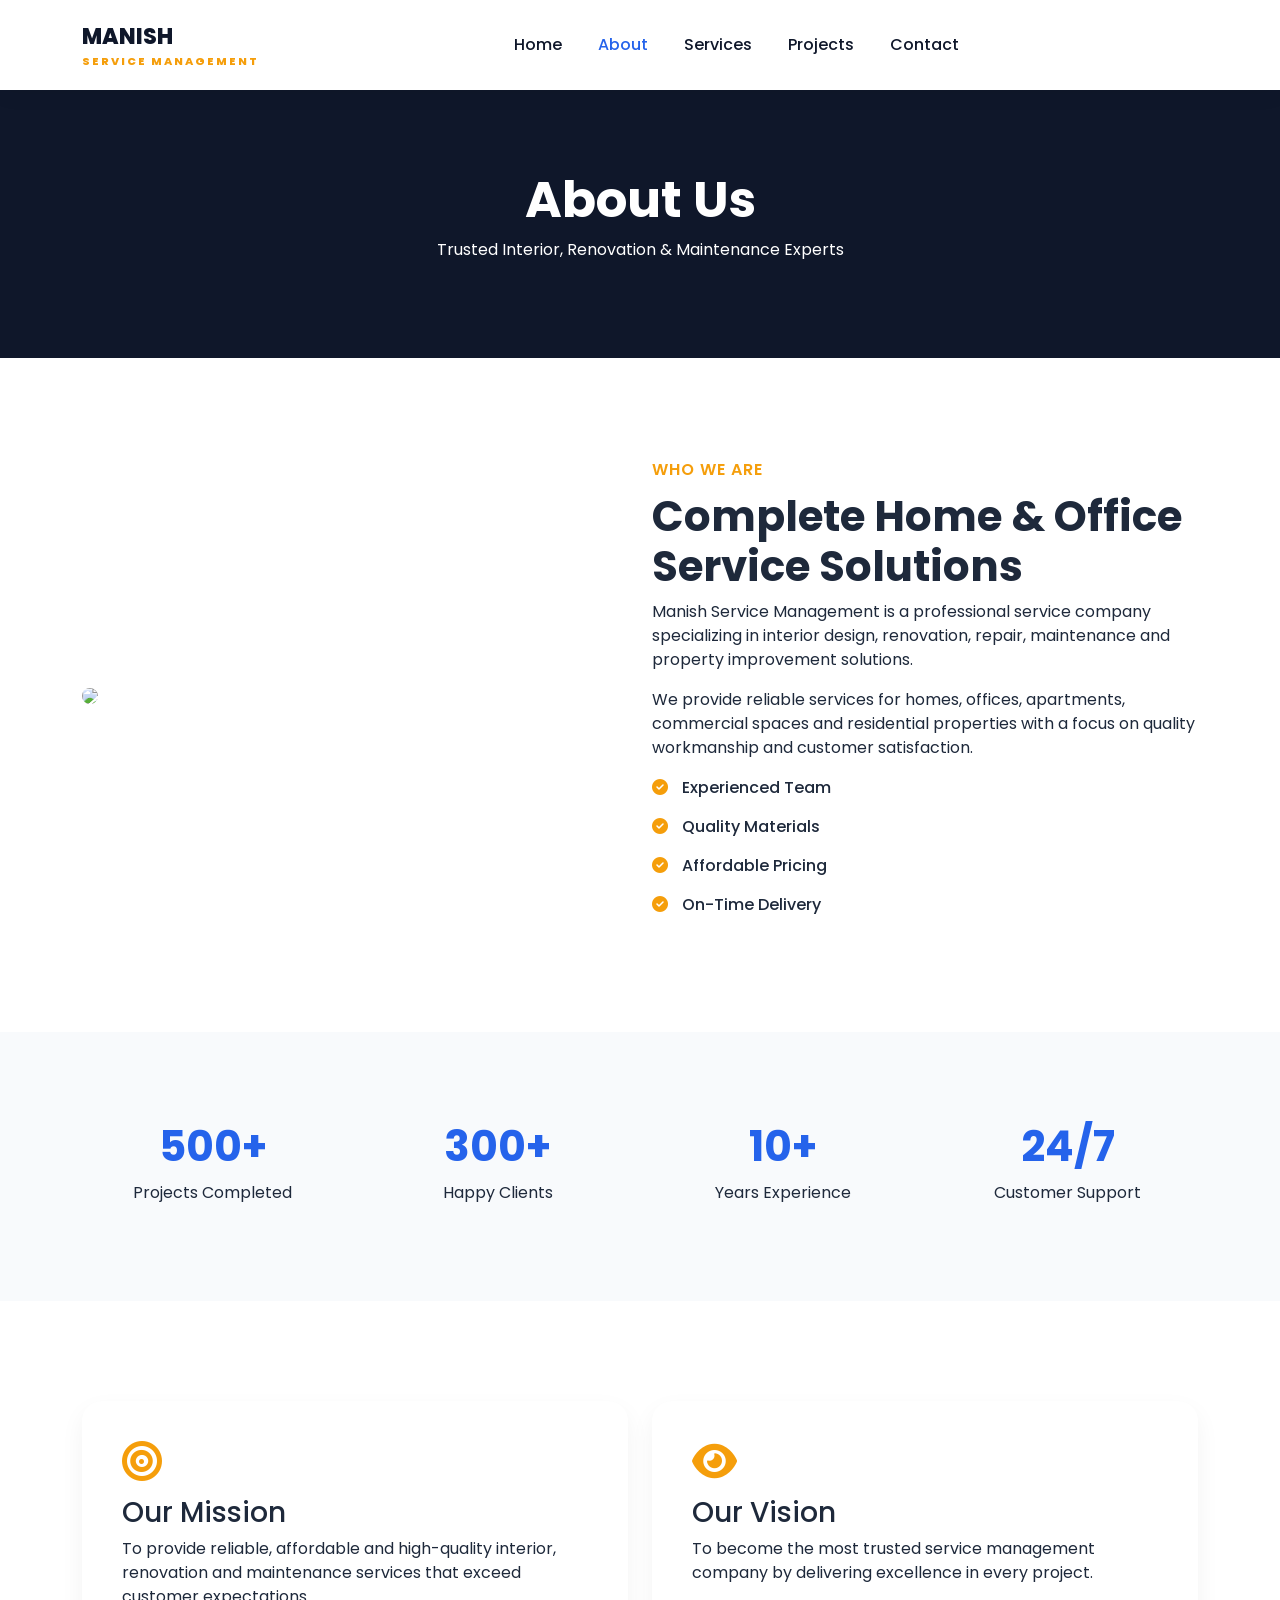
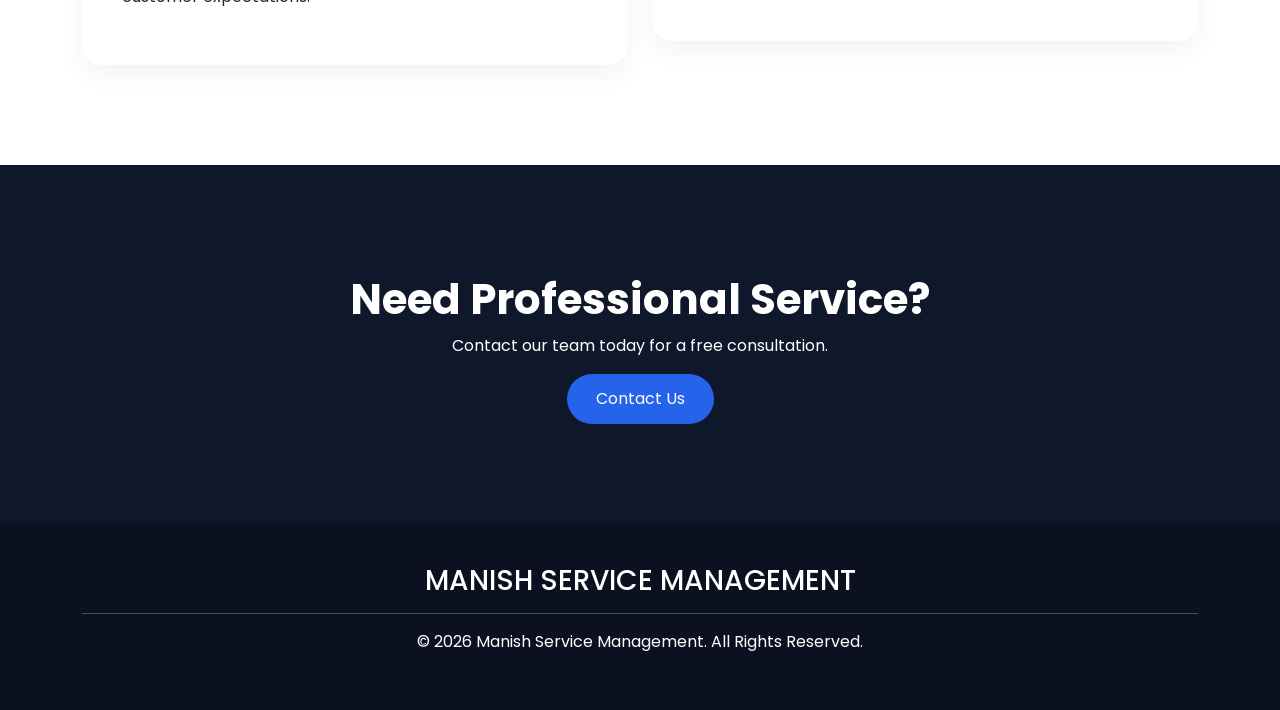
==== about.html @ f9e22b44 "final commit" ====
<!DOCTYPE html>
<html lang="en">

<head>

    <meta charset="UTF-8">
    <meta name="viewport" content="width=device-width, initial-scale=1.0">

    <title>About Us | Manish Service Management</title>

    <link href="https://cdn.jsdelivr.net/npm/bootstrap@5.3.3/dist/css/bootstrap.min.css" rel="stylesheet">

    <link rel="stylesheet"
        href="https://cdnjs.cloudflare.com/ajax/libs/font-awesome/6.5.1/css/all.min.css">

    <link rel="stylesheet" href="assets/css/style.css">

</head>

<body>

    <!-- NAVBAR -->

    <nav class="navbar navbar-expand-lg navbar-light sticky-top custom-navbar">

        <div class="container">

            <a class="navbar-brand logo" href="index.html">
                MANISH
                <span>SERVICE MANAGEMENT</span>
            </a>

            <button class="navbar-toggler"
                type="button"
                data-bs-toggle="collapse"
                data-bs-target="#nav">

                <span class="navbar-toggler-icon"></span>

            </button>

            <div class="collapse navbar-collapse" id="nav">

                <ul class="navbar-nav mx-auto">

                    <li class="nav-item">
                        <a class="nav-link" href="index.html">Home</a>
                    </li>

                    <li class="nav-item">
                        <a class="nav-link active" href="#">About</a>
                    </li>

                    <li class="nav-item">
                        <a class="nav-link" href="services.html">Services</a>
                    </li>

                    <li class="nav-item">
                        <a class="nav-link" href="projects.html">Projects</a>
                    </li>

                    <li class="nav-item">
                        <a class="nav-link" href="contact.html">Contact</a>
                    </li>

                </ul>

            </div>

        </div>

    </nav>

    <!-- PAGE BANNER -->

    <section class="page-banner">

        <div class="container text-center">

            <h1>About Us</h1>

            <p>
                Trusted Interior, Renovation & Maintenance Experts
            </p>

        </div>

    </section>

    <!-- ABOUT SECTION -->

    <section class="about-section-page">

        <div class="container">

            <div class="row align-items-center">

                <div class="col-lg-6">

                    <img
                        src="https://images.unsplash.com/photo-1503387762-592deb58ef4e?auto=format&fit=crop&w=1200&q=80"
                        class="img-fluid about-main-image">

                </div>

                <div class="col-lg-6">

                    <span class="section-tag">
                        WHO WE ARE
                    </span>

                    <h2>
                        Complete Home & Office Service Solutions
                    </h2>

                    <p>
                        Manish Service Management is a professional service company
                        specializing in interior design, renovation, repair,
                        maintenance and property improvement solutions.
                    </p>

                    <p>
                        We provide reliable services for homes, offices,
                        apartments, commercial spaces and residential properties
                        with a focus on quality workmanship and customer satisfaction.
                    </p>

                    <div class="about-features">

                        <div>
                            <i class="fas fa-check-circle"></i>
                            Experienced Team
                        </div>

                        <div>
                            <i class="fas fa-check-circle"></i>
                            Quality Materials
                        </div>

                        <div>
                            <i class="fas fa-check-circle"></i>
                            Affordable Pricing
                        </div>

                        <div>
                            <i class="fas fa-check-circle"></i>
                            On-Time Delivery
                        </div>

                    </div>

                </div>

            </div>

        </div>

    </section>

    <!-- STATS -->

    <section class="stats-section">

        <div class="container">

            <div class="row text-center">

                <div class="col-md-3">

                    <div class="stat-box">

                        <h2>500+</h2>

                        <p>Projects Completed</p>

                    </div>

                </div>

                <div class="col-md-3">

                    <div class="stat-box">

                        <h2>300+</h2>

                        <p>Happy Clients</p>

                    </div>

                </div>

                <div class="col-md-3">

                    <div class="stat-box">

                        <h2>10+</h2>

                        <p>Years Experience</p>

                    </div>

                </div>

                <div class="col-md-3">

                    <div class="stat-box">

                        <h2>24/7</h2>

                        <p>Customer Support</p>

                    </div>

                </div>

            </div>

        </div>

    </section>

    <!-- MISSION -->

    <section class="mission-section">

        <div class="container">

            <div class="row g-4">

                <div class="col-lg-6">

                    <div class="mission-card">

                        <i class="fas fa-bullseye"></i>

                        <h3>Our Mission</h3>

                        <p>
                            To provide reliable, affordable and high-quality
                            interior, renovation and maintenance services
                            that exceed customer expectations.
                        </p>

                    </div>

                </div>

                <div class="col-lg-6">

                    <div class="mission-card">

                        <i class="fas fa-eye"></i>

                        <h3>Our Vision</h3>

                        <p>
                            To become the most trusted service management
                            company by delivering excellence in every project.
                        </p>

                    </div>

                </div>

            </div>

        </div>

    </section>

    <!-- CTA -->

    <section class="cta-section">

        <div class="container text-center">

            <h2>
                Need Professional Service?
            </h2>

            <p>
                Contact our team today for a free consultation.
            </p>

            <a href="contact.html" class="btn btn-primary-custom">
                Contact Us
            </a>

        </div>

    </section>

    <!-- FOOTER -->

    <footer class="footer">

        <div class="container text-center">

            <h3 class="footer-logo">
                MANISH SERVICE MANAGEMENT
            </h3>

            <hr>

            <p>
                © 2026 Manish Service Management. All Rights Reserved.
            </p>

        </div>

    </footer>

    <script src="https://cdn.jsdelivr.net/npm/bootstrap@5.3.3/dist/js/bootstrap.bundle.min.js"></script>

</body>

</html>
---- assets/css/style.css ----
/* =========================
   GOOGLE FONT
========================= */

@import url('https://fonts.googleapis.com/css2?family=Poppins:wght@300;400;500;600;700;800&display=swap');

*{
    margin:0;
    padding:0;
    box-sizing:border-box;
    font-family:'Poppins',sans-serif;
}

body{
    background:#ffffff;
    color:#1e293b;
    overflow-x:hidden;
}

/* =========================
   COLORS
========================= */

:root{

    --primary:#2563eb;
    --secondary:#f59e0b;

    --dark:#0f172a;
    --light:#f8fafc;

    --text:#64748b;
}

/* =========================
   TOP BAR
========================= */

.top-bar{

    background:var(--dark);

    color:#fff;

    padding:10px 0;

    font-size:14px;
}

/* =========================
   NAVBAR
========================= */

.custom-navbar{

    background:#fff;

    box-shadow:0 5px 20px rgba(0,0,0,.05);

    padding:15px 0;
}

.logo{

    font-weight:800;

    color:var(--dark) !important;

    font-size:22px;
}

.logo span{

    display:block;

    font-size:11px;

    color:var(--secondary);

    letter-spacing:2px;
}

.navbar-nav .nav-link{

    color:var(--dark);

    font-weight:500;

    margin:0 10px;
}

.navbar-nav .nav-link:hover,
.navbar-nav .nav-link.active{

    color:var(--primary);
}

/* =========================
   BUTTONS
========================= */

.btn-primary-custom{

    background:var(--primary);

    color:#fff;

    padding:12px 28px;

    border-radius:50px;

    text-decoration:none;

    transition:.3s;
}

.btn-primary-custom:hover{

    background:#1d4ed8;

    color:#fff;
}

.btn-outline-custom{

    border:2px solid var(--primary);

    color:var(--primary);

    padding:12px 28px;

    border-radius:50px;

    text-decoration:none;

    transition:.3s;
}

.btn-outline-custom:hover{

    background:var(--primary);

    color:#fff;
}

/* =========================
   HERO SECTION
========================= */

.hero-section{

    padding:100px 0;
}

.hero-tag{

    background:#e0edff;

    color:var(--primary);

    padding:8px 18px;

    border-radius:30px;

    font-size:14px;

    display:inline-block;

    margin-bottom:20px;
}

.hero-section h1{

    font-size:58px;

    font-weight:800;

    line-height:1.2;

    margin-bottom:25px;
}

.hero-section p{

    color:var(--text);

    font-size:18px;

    margin-bottom:30px;
}

.hero-buttons{

    display:flex;

    gap:15px;

    flex-wrap:wrap;
}

.hero-image{

    border-radius:25px;

    box-shadow:0 20px 50px rgba(0,0,0,.15);
}

/* =========================
   SECTION TITLE
========================= */

.section-tag{

    color:var(--secondary);

    font-weight:600;

    letter-spacing:1px;

    text-transform:uppercase;
}

section h2{

    font-size:42px;

    font-weight:700;

    margin-top:10px;
}

/* =========================
   SERVICES
========================= */

.services-home{

    padding:100px 0;

    background:var(--light);
}

.service-card{

    background:#fff;

    padding:35px;

    border-radius:20px;

    text-align:center;

    transition:.3s;

    height:100%;

    box-shadow:0 10px 25px rgba(0,0,0,.05);
}

.service-card:hover{

    transform:translateY(-10px);
}

.service-card i{

    font-size:45px;

    color:var(--secondary);

    margin-bottom:20px;
}

.service-card h4{

    font-weight:600;

    margin-bottom:15px;
}

.service-card p{

    color:var(--text);
}

/* =========================
   RESPONSIVE
========================= */

@media(max-width:992px){

    .hero-section{

        text-align:center;
    }

    .hero-image{

        margin-top:40px;
    }

    .hero-section h1{

        font-size:42px;
    }

    .hero-buttons{

        justify-content:center;
    }
}

@media(max-width:768px){

    .hero-section{

        padding:70px 0;
    }

    .hero-section h1{

        font-size:34px;
    }

    section h2{

        font-size:30px;
    }
}



/* WHY CHOOSE */

.why-choose-section{
    padding:100px 0;
}

.why-card{
    text-align:center;
    padding:35px;
    border-radius:20px;
    background:#fff;
    box-shadow:0 10px 25px rgba(0,0,0,.05);
}

.why-card i{
    font-size:45px;
    color:var(--secondary);
    margin-bottom:20px;
}

/* PROJECTS */

.projects-section{
    padding:100px 0;
    background:#f8fafc;
}

.project-card{
    background:#fff;
    border-radius:20px;
    overflow:hidden;
    box-shadow:0 10px 25px rgba(0,0,0,.05);
}

.project-card img{
    width:100%;
    height:250px;
    object-fit:cover;
}

.project-content{
    padding:25px;
}

.project-content a{
    text-decoration:none;
    color:var(--primary);
    font-weight:600;
}

/* PROCESS */

.process-section{
    padding:100px 0;
}

.process-box span{
    width:70px;
    height:70px;
    background:var(--primary);
    color:#fff;
    display:flex;
    align-items:center;
    justify-content:center;
    margin:auto;
    border-radius:50%;
    font-size:22px;
    font-weight:700;
    margin-bottom:20px;
}

/* TESTIMONIALS */

.testimonial-section{
    padding:100px 0;
    background:#f8fafc;
}

.testimonial-card{
    background:#fff;
    padding:30px;
    border-radius:20px;
    box-shadow:0 10px 25px rgba(0,0,0,.05);
}

/* CTA */

.cta-section{
    padding:100px 0;
    background:var(--dark);
    color:#fff;
}

/* FOOTER */

.footer{
    background:#0b1120;
    color:#fff;
    padding:50px 0;
}

.footer-links{
    margin:20px 0;
}

.footer-links a{
    color:#fff;
    text-decoration:none;
    margin:0 12px;
}

/* WHATSAPP */

.whatsapp-btn{
    position:fixed;
    right:25px;
    bottom:25px;
    width:60px;
    height:60px;
    background:#25d366;
    color:#fff;
    border-radius:50%;
    display:flex;
    align-items:center;
    justify-content:center;
    font-size:28px;
    text-decoration:none;
    z-index:999;
}


/* ABOUT PAGE */

.page-banner{
    background: var(--dark);
    color:#fff;
    padding:80px 0;
}

.page-banner h1{
    font-size:50px;
    font-weight:700;
}

.about-section-page{
    padding:100px 0;
}

.about-main-image{
    border-radius:20px;
}

.about-features div{
    margin-bottom:15px;
    font-weight:500;
}

.about-features i{
    color:var(--secondary);
    margin-right:10px;
}

.stats-section{
    padding:80px 0;
    background:#f8fafc;
}

.stat-box h2{
    color:var(--primary);
    font-weight:700;
}

.mission-section{
    padding:100px 0;
}

.mission-card{
    background:#fff;
    padding:40px;
    border-radius:20px;
    box-shadow:0 10px 25px rgba(0,0,0,.05);
}

.mission-card i{
    font-size:40px;
    color:var(--secondary);
    margin-bottom:15px;
}

.cta-section{
    padding:100px 0;
    background:var(--dark);
    color:#fff;
}

.footer{
    background:#0b1120;
    color:#fff;
    padding:40px 0;
}


/* SERVICES PAGE */

.services-page-section{
    padding:100px 0;
}

.service-box{
    background:#fff;
    padding:35px;
    border-radius:20px;
    text-align:center;
    height:100%;
    transition:.3s;
    box-shadow:0 10px 25px rgba(0,0,0,.05);
}

.service-box:hover{
    transform:translateY(-10px);
}

.service-box i{
    font-size:45px;
    color:var(--secondary);
    margin-bottom:20px;
}

.service-box h4{
    margin-bottom:15px;
    font-weight:600;
}

.service-box p{
    color:var(--text);
}


/* PROJECTS PAGE */

.projects-page-section{
    padding:100px 0;
}

.projects-page-section .project-card{
    background:#fff;
    border-radius:20px;
    overflow:hidden;
    height:100%;
    box-shadow:0 10px 25px rgba(0,0,0,.05);
}

.projects-page-section .project-card img{
    width:100%;
    height:260px;
    object-fit:cover;
}

.projects-page-section .project-content{
    padding:25px;
}

.projects-page-section .project-content p{
    color:var(--text);
    margin:15px 0;
} 


/* PROJECT DETAILS */

.project-details-section{
    padding:100px 0;
}

.project-main-image{
    width:100%;
    border-radius:20px;
}

.project-info-box{
    background:#fff;
    padding:30px;
    border-radius:20px;
    box-shadow:0 10px 25px rgba(0,0,0,.05);
}

.project-info-box ul{
    list-style:none;
    padding:0;
}

.project-info-box li{
    padding:10px 0;
    border-bottom:1px solid #eee;
}

.project-gallery-section{
    padding:100px 0;
    background:#f8fafc;
}

.gallery-img{
    width:100%;
    height:280px;
    object-fit:cover;
    border-radius:15px;
}

.project-features{
    padding:100px 0;
}

.feature-box{
    text-align:center;
    padding:30px;
    background:#fff;
    border-radius:20px;
    box-shadow:0 10px 25px rgba(0,0,0,.05);
}

.feature-box i{
    font-size:45px;
    color:var(--secondary);
    margin-bottom:15px;
}

/* CONTACT PAGE */

.contact-info-section{
    padding:100px 0 50px;
}

.contact-card{
    background:#fff;
    padding:35px;
    border-radius:20px;
    text-align:center;
    box-shadow:0 10px 25px rgba(0,0,0,.05);
}

.contact-card i{
    font-size:40px;
    color:var(--secondary);
    margin-bottom:20px;
}

.contact-form-section{
    padding:50px 0 100px;
}

.custom-input{
    padding:14px;
    border-radius:12px;
}

/* THANK YOU PAGE */

.thank-you-section{
    min-height:80vh;
    display:flex;
    align-items:center;
    justify-content:center;
    padding:100px 0;
    background:#f8fafc;
}

.thank-you-box{
    background:#fff;
    padding:60px;
    border-radius:25px;
    text-align:center;
    max-width:700px;
    margin:auto;
    box-shadow:0 15px 40px rgba(0,0,0,.08);
}

.success-icon i{
    font-size:90px;
    color:#22c55e;
    margin-bottom:25px;
}

.thank-you-box h1{
    font-size:52px;
    font-weight:700;
    margin-bottom:20px;
}

.thank-you-box p{
    font-size:18px;
    color:#666;
}

.thank-buttons{
    margin-top:30px;
    display:flex;
    justify-content:center;
    gap:15px;
    flex-wrap:wrap;
}
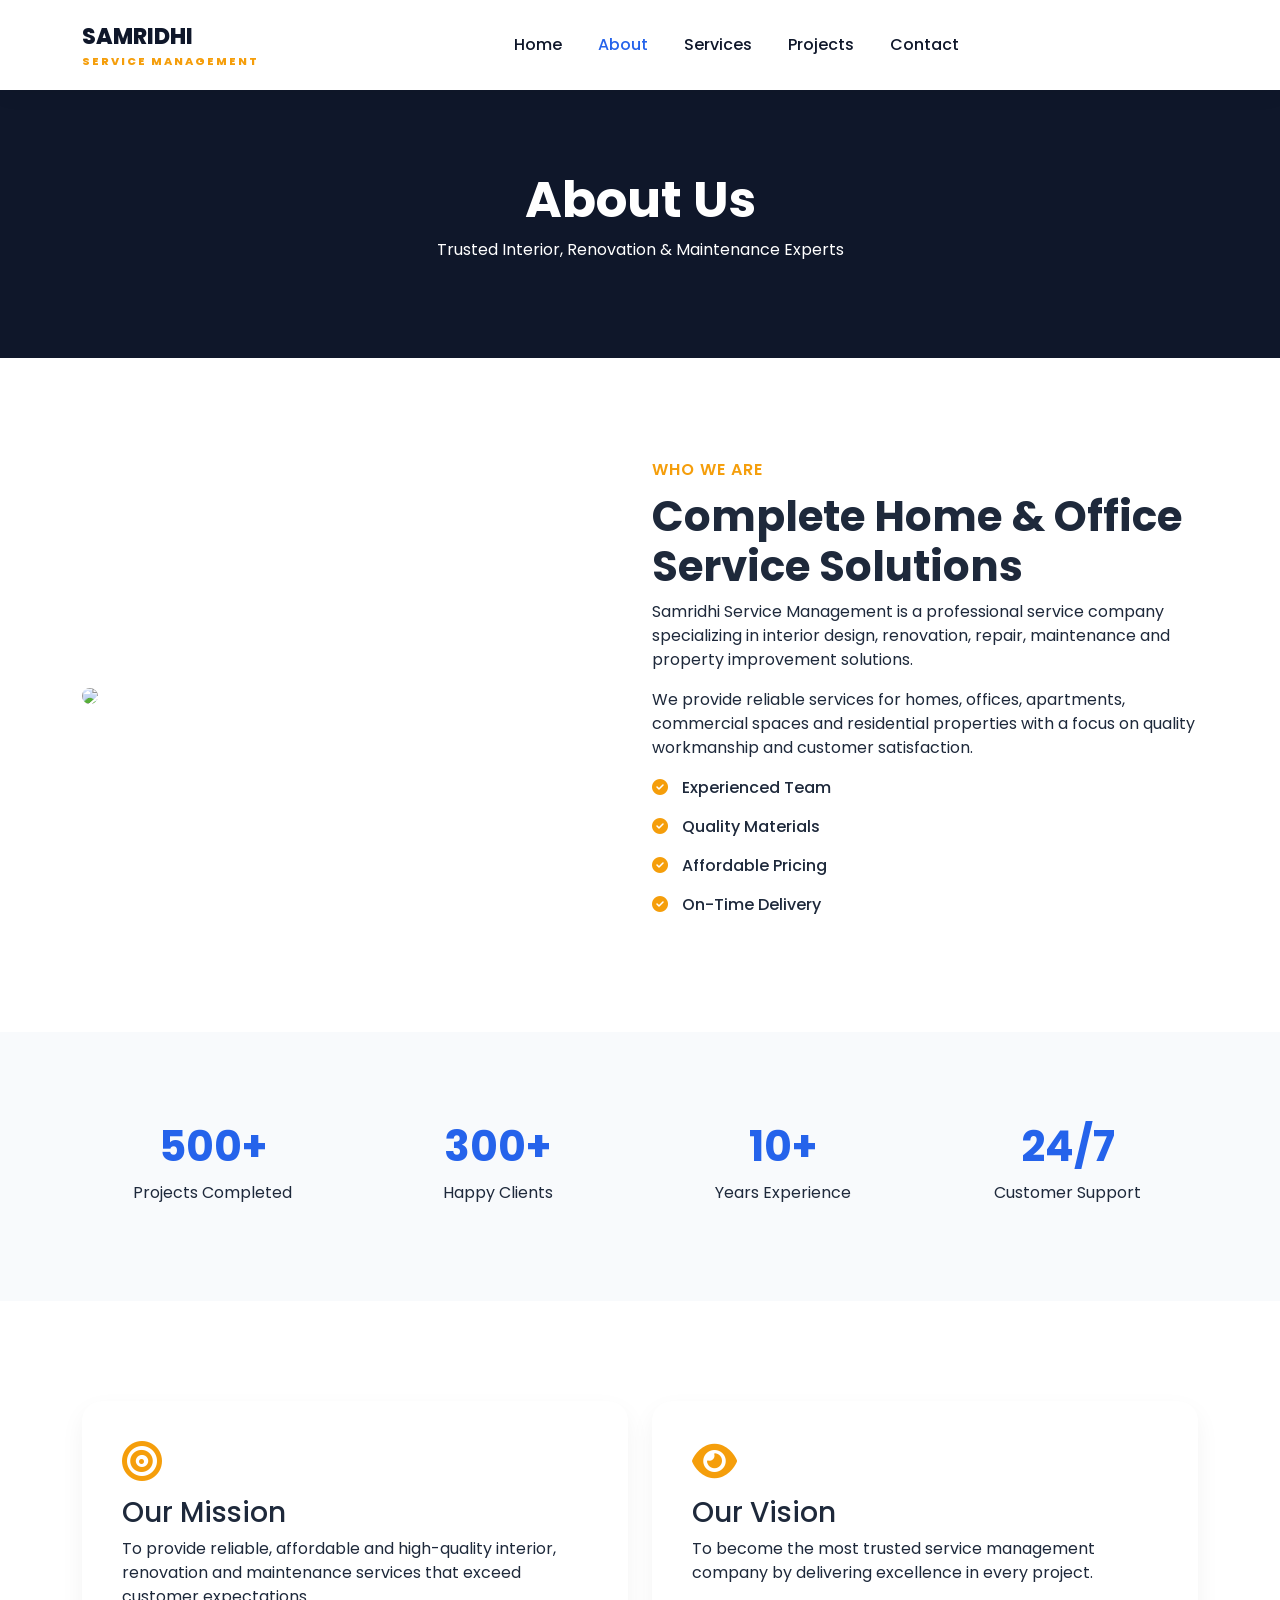
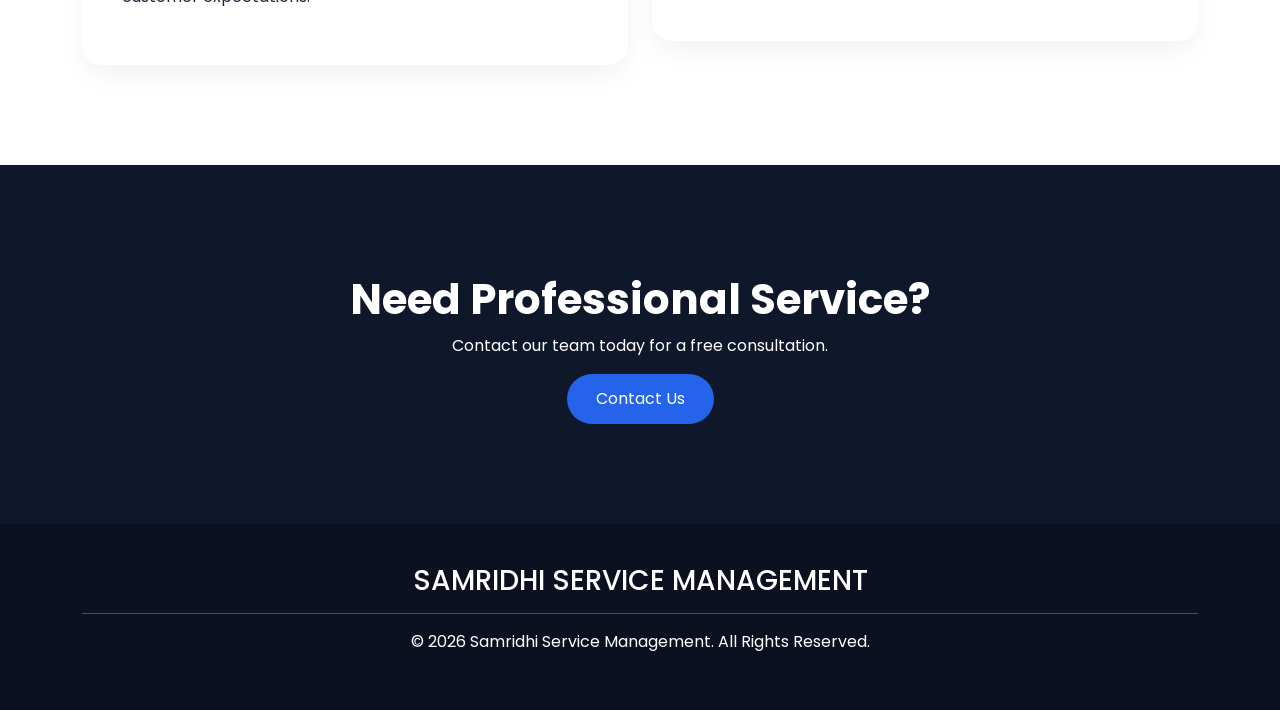
==== commit f14db331: "update name" ====
--- a/about.html
+++ b/about.html
@@ -6,7 +6,7 @@
     <meta charset="UTF-8">
     <meta name="viewport" content="width=device-width, initial-scale=1.0">
 
-    <title>About Us | Manish Service Management</title>
+    <title>About Us | Samridhi Service Management</title>
 
     <link href="https://cdn.jsdelivr.net/npm/bootstrap@5.3.3/dist/css/bootstrap.min.css" rel="stylesheet">
 
@@ -26,7 +26,7 @@
         <div class="container">
 
             <a class="navbar-brand logo" href="index.html">
-                MANISH
+                SAMRIDHI
                 <span>SERVICE MANAGEMENT</span>
             </a>
 
@@ -114,7 +114,7 @@
                     </h2>
 
                     <p>
-                        Manish Service Management is a professional service company
+                        Samridhi Service Management is a professional service company
                         specializing in interior design, renovation, repair,
                         maintenance and property improvement solutions.
                     </p>
@@ -297,13 +297,13 @@
         <div class="container text-center">
 
             <h3 class="footer-logo">
-                MANISH SERVICE MANAGEMENT
+                SAMRIDHI SERVICE MANAGEMENT
             </h3>
 
             <hr>
 
             <p>
-                © 2026 Manish Service Management. All Rights Reserved.
+                © 2026 Samridhi Service Management. All Rights Reserved.
             </p>
 
         </div>
--- a/assets/css/style.css
+++ b/assets/css/style.css
@@ -51,6 +51,7 @@
    NAVBAR
 ========================= */
 
+
 .custom-navbar{
 
     background:#fff;
@@ -374,7 +375,13 @@
     padding:25px;
 }
 
-.project-content a{
+/* .project-content a{
+    text-decoration:none;
+    color:var(--primary);
+    font-weight:600;
+} */
+
+.project-content a:not(.btn){
     text-decoration:none;
     color:var(--primary);
     font-weight:600;
@@ -574,6 +581,8 @@
     padding:100px 0;
 }
 
+
+
 .projects-page-section .project-card{
     background:#fff;
     border-radius:20px;
